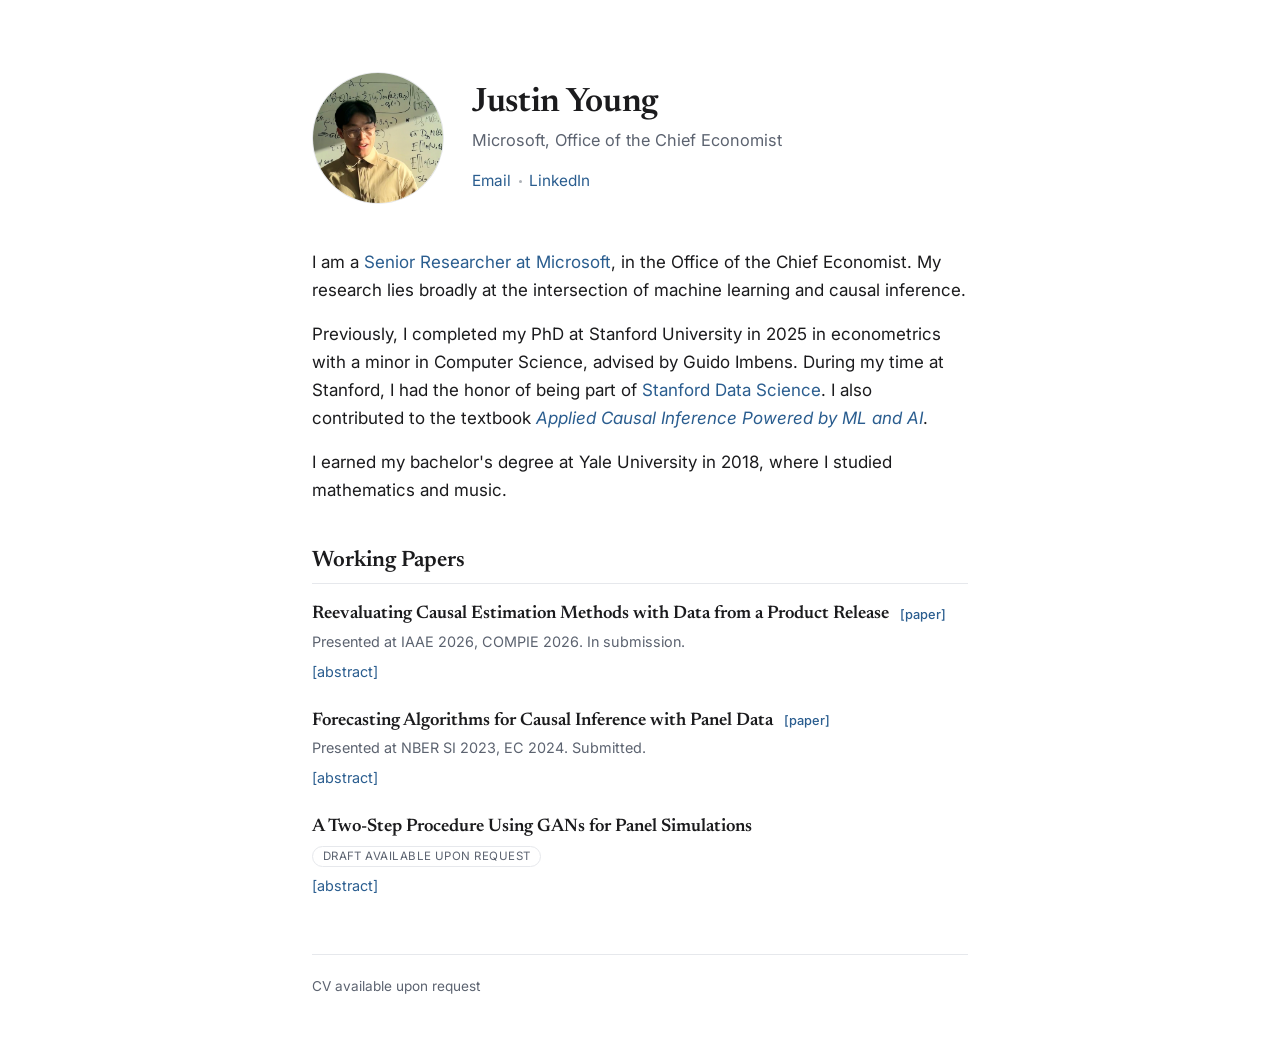
==== index.html @ 87dadb7c "Initial site: Justin Young personal page" ====
<!DOCTYPE html>
<html lang="en">
<head>
  <meta charset="utf-8" />
  <meta name="viewport" content="width=device-width, initial-scale=1" />
  <title>Justin Young</title>
  <meta name="description" content="Justin Young — Senior Researcher at Microsoft, Office of the Chief Economist, working at the intersection of machine learning and causal inference." />
  <meta name="author" content="Justin Young" />

  <!-- Open Graph / social preview -->
  <meta property="og:type" content="website" />
  <meta property="og:title" content="Justin Young" />
  <meta property="og:description" content="Senior Researcher at Microsoft, Office of the Chief Economist, working at the intersection of machine learning and causal inference." />
  <meta property="og:image" content="assets/profile.jpg" />
  <meta name="twitter:card" content="summary" />

  <link rel="icon" type="image/svg+xml" href="assets/favicon.svg" />

  <!-- Fonts -->
  <link rel="preconnect" href="https://fonts.googleapis.com" />
  <link rel="preconnect" href="https://fonts.gstatic.com" crossorigin />
  <link href="https://fonts.googleapis.com/css2?family=Inter:wght@400;500;600&family=Newsreader:ital,opsz,wght@0,6..72,400;0,6..72,500;0,6..72,600;1,6..72,400&display=swap" rel="stylesheet" />

  <link rel="stylesheet" href="css/style.css" />
</head>
<body>
  <main class="container">

    <header class="profile">
      <img class="avatar" src="assets/profile.jpg" alt="Portrait of Justin Young"
           onerror="this.onerror=null;this.src='assets/profile-placeholder.svg';" />
      <div class="profile-intro">
        <h1>Justin Young</h1>
        <p class="tagline">Microsoft, Office of the Chief Economist</p>
        <ul class="links">
          <li><a id="email-link" href="#" rel="nofollow">Email</a></li>
          <li><a href="https://www.linkedin.com/in/justin-young-a62532233/" target="_blank" rel="noopener">LinkedIn</a></li>
          <!-- To add more, copy a line above, e.g.:
          <li><a href="https://scholar.google.com/..." target="_blank" rel="noopener">Google Scholar</a></li>
          -->
        </ul>
      </div>
    </header>

    <section class="about" aria-label="About">
      <p>
        I am a <a href="https://www.microsoft.com/en-us/research/people/youngjustin/" target="_blank" rel="noopener">Senior Researcher at Microsoft</a>,
        in the Office of the Chief Economist. My research lies broadly at the intersection of
        machine learning and causal inference.
      </p>
      <p>
        Previously, I completed my PhD at Stanford University in 2025 in econometrics with a
        minor in Computer Science, advised by Guido Imbens. During my time at Stanford, I
        had the honor of being part of
        <a href="https://datascience.stanford.edu/people/justin-young" target="_blank" rel="noopener">Stanford Data Science</a>.
        I also contributed to the textbook
        <a href="https://causalml-book.org/" target="_blank" rel="noopener"><em>Applied Causal Inference Powered by ML and AI</em></a>.
      </p>
      <p>
        I earned my bachelor's degree at Yale University in 2018, where I studied
        mathematics and music.
      </p>
    </section>

    <section class="papers" aria-label="Working papers">
      <h2>Working Papers</h2>

      <article class="paper">
        <h3>
          <a href="https://arxiv.org/abs/2601.11845" target="_blank" rel="noopener">Reevaluating Causal Estimation Methods with Data from a Product Release</a>
          <a class="paper-link" href="https://arxiv.org/abs/2601.11845" target="_blank" rel="noopener">[paper]</a>
        </h3>
        <p class="paper-meta">
          <span class="venue">Presented at IAAE 2026, COMPIE 2026. In submission.</span>
        </p>
        <details class="abstract">
          <summary>[abstract]</summary>
          <p>
            Recent developments in causal machine learning methods have made it easier to
            estimate flexible relationships between confounders, treatments and outcomes,
            making unconfoundedness assumptions in causal analysis more palatable. How
            successful are these approaches in recovering ground truth baselines? In this
            paper we analyze a new data sample including an experimental rollout of a new
            feature at a large technology company and a simultaneous sample of users who
            endogenously opted into the feature. We find that recovering ground truth causal
            effects is feasible&nbsp;&mdash;&nbsp;but only with careful modeling choices. Our
            results build on the observational causal literature beginning with LaLonde
            (1986), offering best practices for more credible treatment effect estimation in
            modern, high-dimensional datasets.
          </p>
        </details>
      </article>

      <article class="paper">
        <h3>
          <a href="https://arxiv.org/abs/2208.03489" target="_blank" rel="noopener">Forecasting Algorithms for Causal Inference with Panel Data</a>
          <a class="paper-link" href="https://arxiv.org/abs/2208.03489" target="_blank" rel="noopener">[paper]</a>
        </h3>
        <p class="paper-meta">
          <span class="venue">Presented at NBER SI 2023, EC 2024. Submitted.</span>
        </p>
        <details class="abstract">
          <summary>[abstract]</summary>
          <p>
            Conducting causal inference with panel data is a core challenge in social science
            research. We adapt a deep neural architecture for time series forecasting (the
            N-BEATS algorithm) to more accurately impute the counterfactual evolution of a
            treated unit had treatment not occurred. Across a range of settings, the resulting
            estimator (&ldquo;SyNBEATS&rdquo;) significantly outperforms commonly employed
            methods (synthetic controls, two-way fixed effects), and attains comparable or
            more accurate performance compared to recently proposed methods (synthetic
            difference-in-differences, matrix completion). An implementation of this estimator
            is available for public use. Our results highlight how advances in the forecasting
            literature can be harnessed to improve causal inference in panel data settings.
          </p>
        </details>
      </article>

      <article class="paper">
        <h3>A Two-Step Procedure Using GANs for Panel Simulations</h3>
        <p class="paper-meta">
          <span class="tag">Draft available upon request</span>
        </p>
        <details class="abstract">
          <summary>[abstract]</summary>
          <p>
            This paper introduces a two-step Generative Adversarial Network (GAN) approach for
            creating realistic synthetic panel data to evaluate causal panel estimators,
            extending prior work by Athey et al. (2024). While Monte Carlo simulations are the
            standard tool for assessing estimator performance, traditional simulation designs
            often rely on overly simplistic data-generating processes that fail to capture the
            complex structure of real-world panel data. We develop a novel approach that
            combines Wasserstein GANs with Long Short-Term Memory networks to learn and
            reproduce both cross-sectional heterogeneity and temporal dependencies inherent in
            panel data. Our two-step approach first implicitly learns the distribution of unit
            fixed effects, then learns the distribution of the remaining residuals conditional
            on the draw of the distribution in the first step. We apply this method to three
            canonical applications in the synthetic control literature: West Germany's economic
            performance, California's Proposition 99, and Basque terrorism. Our synthetic panels
            successfully pass both visual and statistical validation checks, despite the small
            sample sizes typical in these applications. Benchmarking multiple causal estimators
            on these realistic synthetic panels reveals promising results, though with moderate
            variation across datasets and estimators. These findings demonstrate that GAN-based
            approaches can effectively learn panel data distributions even with limited
            observations, offering researchers a more empirically grounded framework for
            evaluating the finite-sample properties of causal estimators in panel settings.
          </p>
        </details>
      </article>
    </section>

    <footer>
      <span>CV available upon request</span>
    </footer>

  </main>

  <script src="js/main.js"></script>
</body>
</html>
---- css/style.css ----
:root {
  --maxw: 44rem;
  --bg: #ffffff;
  --surface: #f5f6f8;
  --text: #1b1b1d;
  --muted: #5c6370;
  --accent: #2a5d8f;
  --accent-hover: #1f4b73;
  --border: #e6e8ec;
  --radius: 12px;
}

@media (prefers-color-scheme: dark) {
  :root {
    --bg: #0f1115;
    --surface: #171a21;
    --text: #e9eaec;
    --muted: #9aa3b2;
    --accent: #6fb1e6;
    --accent-hover: #9ccbf0;
    --border: #262a33;
  }
}

*,
*::before,
*::after {
  box-sizing: border-box;
}

html {
  -webkit-text-size-adjust: 100%;
  scroll-behavior: smooth;
}

body {
  margin: 0;
  background: var(--bg);
  color: var(--text);
  font-family: Inter, -apple-system, BlinkMacSystemFont, "Segoe UI", Roboto, Helvetica, Arial, sans-serif;
  font-size: 17px;
  line-height: 1.65;
  -webkit-font-smoothing: antialiased;
  text-rendering: optimizeLegibility;
}

.container {
  max-width: var(--maxw);
  margin: 0 auto;
  padding: 4.5rem 1.5rem 3rem;
}

h1,
h2,
h3 {
  font-family: "Newsreader", Georgia, "Times New Roman", serif;
  font-weight: 600;
  line-height: 1.2;
}

a {
  color: var(--accent);
  text-decoration: none;
}

a:hover {
  color: var(--accent-hover);
  text-decoration: underline;
  text-underline-offset: 2px;
}

/* ---------- Profile header ---------- */
.profile {
  display: flex;
  gap: 1.75rem;
  align-items: center;
}

.avatar {
  width: 132px;
  height: 132px;
  flex: none;
  border-radius: 50%;
  object-fit: cover;
  background: var(--surface);
  border: 1px solid var(--border);
}

.profile-intro h1 {
  margin: 0 0 0.25rem;
  font-size: 2.1rem;
  letter-spacing: -0.01em;
}

.tagline {
  margin: 0 0 0.9rem;
  color: var(--muted);
  font-size: 1.02rem;
}

.links {
  list-style: none;
  display: flex;
  flex-wrap: wrap;
  gap: 0.4rem 1.1rem;
  margin: 0;
  padding: 0;
  font-size: 0.96rem;
}

.links li {
  position: relative;
}

.links li + li::before {
  content: "";
  position: absolute;
  left: -0.6rem;
  top: 50%;
  width: 3px;
  height: 3px;
  margin-top: -1px;
  border-radius: 50%;
  background: var(--muted);
  opacity: 0.5;
}

/* ---------- Sections ---------- */
section {
  margin-top: 2.75rem;
}

.about p {
  margin: 0 0 1rem;
}

h2 {
  font-size: 1.4rem;
  margin: 0 0 1.25rem;
  padding-bottom: 0.5rem;
  border-bottom: 1px solid var(--border);
}

/* ---------- Papers ---------- */
.paper {
  margin-bottom: 1.7rem;
}

.paper:last-child {
  margin-bottom: 0;
}

.paper h3 {
  font-size: 1.14rem;
  margin: 0 0 0.3rem;
  font-weight: 600;
}

.paper h3 a {
  color: var(--text);
}

.paper h3 a:hover {
  color: var(--accent);
}

.paper h3 .paper-link {
  font-family: Inter, -apple-system, BlinkMacSystemFont, "Segoe UI", Roboto, sans-serif;
  font-size: 0.8rem;
  font-weight: 500;
  color: var(--accent);
  margin-left: 0.45rem;
  white-space: nowrap;
  vertical-align: middle;
}

.paper h3 .paper-link:hover {
  color: var(--accent-hover);
}

.paper-meta {
  margin: 0 0 0.45rem;
  font-size: 0.9rem;
  color: var(--muted);
  line-height: 1.5;
}

.paper-meta .sep {
  margin: 0 0.35rem;
  opacity: 0.55;
}

.paper-meta a {
  white-space: nowrap;
}

.tag {
  display: inline-block;
  font-size: 0.72rem;
  letter-spacing: 0.04em;
  text-transform: uppercase;
  color: var(--muted);
  border: 1px solid var(--border);
  border-radius: 999px;
  padding: 0.08rem 0.6rem;
}

details summary {
  cursor: pointer;
  color: var(--accent);
  font-size: 0.9rem;
  list-style: none;
  width: max-content;
}

details summary::-webkit-details-marker {
  display: none;
}

details summary:hover {
  color: var(--accent-hover);
  text-decoration: underline;
  text-underline-offset: 2px;
}

details p {
  margin: 0.6rem 0 0;
  color: var(--muted);
  font-size: 0.95rem;
  line-height: 1.6;
}

/* ---------- Footer ---------- */
footer {
  margin-top: 3.5rem;
  padding-top: 1.25rem;
  border-top: 1px solid var(--border);
  color: var(--muted);
  font-size: 0.85rem;
  display: flex;
  flex-wrap: wrap;
  justify-content: space-between;
  gap: 0.5rem;
}

/* ---------- Responsive ---------- */
@media (max-width: 560px) {
  .container {
    padding-top: 3rem;
  }

  .profile {
    flex-direction: column;
    align-items: flex-start;
    gap: 1.1rem;
  }

  .profile-intro h1 {
    font-size: 1.8rem;
  }
}
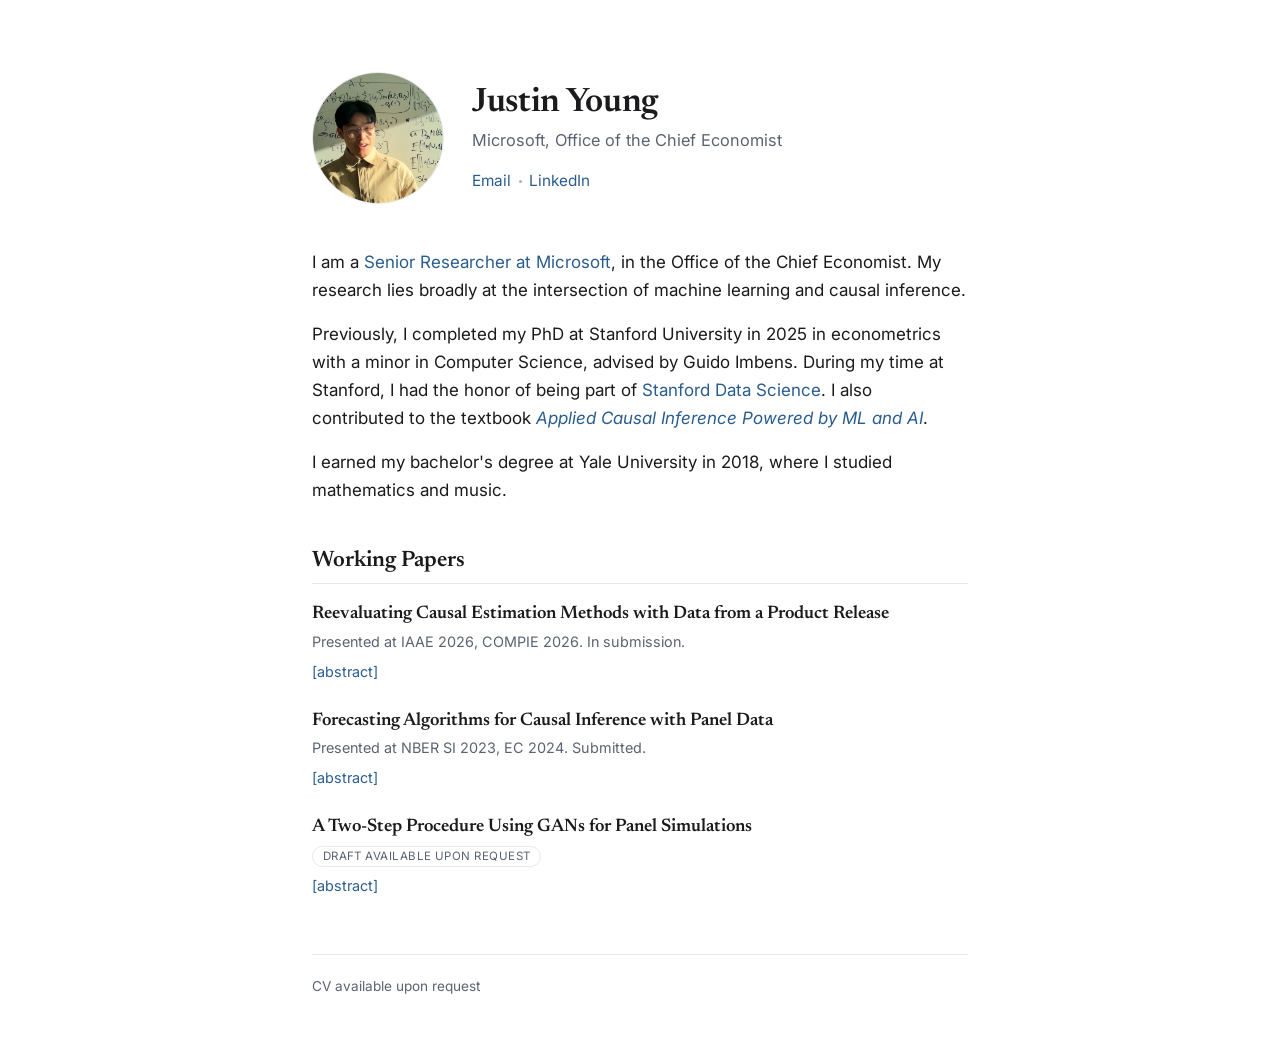
==== commit 52f1c69c: "Remove redundant [paper] links" ====
--- a/index.html
+++ b/index.html
@@ -68,7 +68,6 @@
       <article class="paper">
         <h3>
           <a href="https://arxiv.org/abs/2601.11845" target="_blank" rel="noopener">Reevaluating Causal Estimation Methods with Data from a Product Release</a>
-          <a class="paper-link" href="https://arxiv.org/abs/2601.11845" target="_blank" rel="noopener">[paper]</a>
         </h3>
         <p class="paper-meta">
           <span class="venue">Presented at IAAE 2026, COMPIE 2026. In submission.</span>
@@ -94,7 +93,6 @@
       <article class="paper">
         <h3>
           <a href="https://arxiv.org/abs/2208.03489" target="_blank" rel="noopener">Forecasting Algorithms for Causal Inference with Panel Data</a>
-          <a class="paper-link" href="https://arxiv.org/abs/2208.03489" target="_blank" rel="noopener">[paper]</a>
         </h3>
         <p class="paper-meta">
           <span class="venue">Presented at NBER SI 2023, EC 2024. Submitted.</span>
--- a/css/style.css
+++ b/css/style.css
@@ -164,20 +164,6 @@
   color: var(--accent);
 }
 
-.paper h3 .paper-link {
-  font-family: Inter, -apple-system, BlinkMacSystemFont, "Segoe UI", Roboto, sans-serif;
-  font-size: 0.8rem;
-  font-weight: 500;
-  color: var(--accent);
-  margin-left: 0.45rem;
-  white-space: nowrap;
-  vertical-align: middle;
-}
-
-.paper h3 .paper-link:hover {
-  color: var(--accent-hover);
-}
-
 .paper-meta {
   margin: 0 0 0.45rem;
   font-size: 0.9rem;
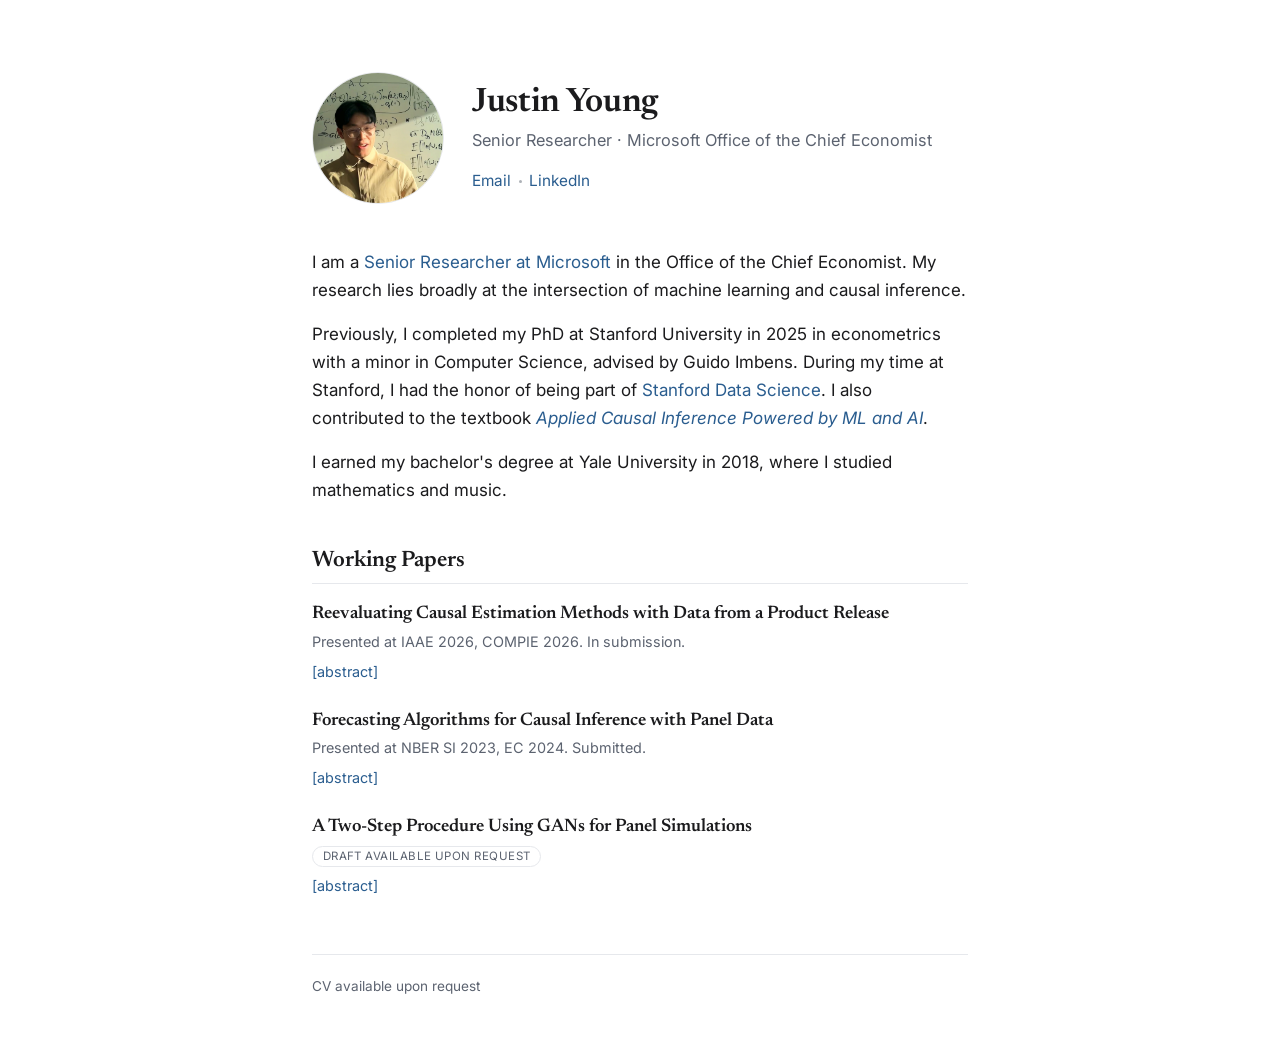
==== commit 95cac91c: "Refine header and bio title wording" ====
--- a/index.html
+++ b/index.html
@@ -31,7 +31,7 @@
            onerror="this.onerror=null;this.src='assets/profile-placeholder.svg';" />
       <div class="profile-intro">
         <h1>Justin Young</h1>
-        <p class="tagline">Microsoft, Office of the Chief Economist</p>
+        <p class="tagline">Senior Researcher &middot; Microsoft Office of the Chief Economist</p>
         <ul class="links">
           <li><a id="email-link" href="#" rel="nofollow">Email</a></li>
           <li><a href="https://www.linkedin.com/in/justin-young-a62532233/" target="_blank" rel="noopener">LinkedIn</a></li>
@@ -44,7 +44,7 @@
 
     <section class="about" aria-label="About">
       <p>
-        I am a <a href="https://www.microsoft.com/en-us/research/people/youngjustin/" target="_blank" rel="noopener">Senior Researcher at Microsoft</a>,
+        I am a <a href="https://www.microsoft.com/en-us/research/people/youngjustin/" target="_blank" rel="noopener">Senior Researcher at Microsoft</a>
         in the Office of the Chief Economist. My research lies broadly at the intersection of
         machine learning and causal inference.
       </p>
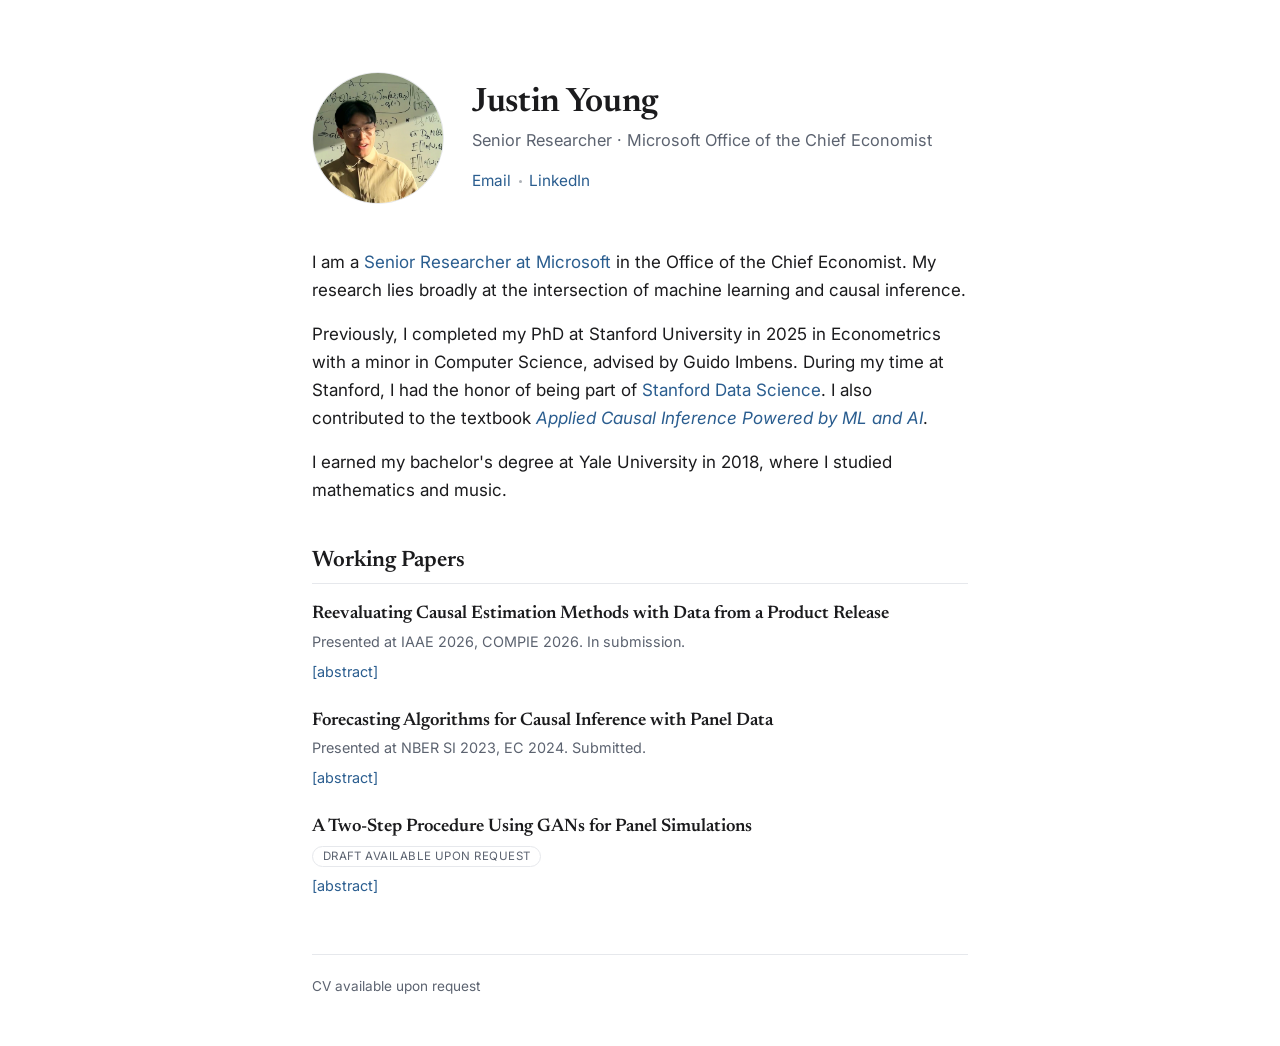
==== commit 0c3d868a: "Capitalize Econometrics" ====
--- a/index.html
+++ b/index.html
@@ -6,12 +6,19 @@
   <title>Justin Young</title>
   <meta name="description" content="Justin Young — Senior Researcher at Microsoft, Office of the Chief Economist, working at the intersection of machine learning and causal inference." />
   <meta name="author" content="Justin Young" />
+  <meta name="robots" content="index, follow" />
+  <link rel="canonical" href="https://jyoung1996.github.io/" />
+
+  <!-- Google Search Console: HTML-file method is already active (google1b165ba2c6da03f4.html).
+       To ALSO use the meta-tag method, paste the full tag Google gives you on the next line:
+       <meta name="google-site-verification" content="PASTE_TOKEN_HERE" /> -->
 
   <!-- Open Graph / social preview -->
   <meta property="og:type" content="website" />
   <meta property="og:title" content="Justin Young" />
   <meta property="og:description" content="Senior Researcher at Microsoft, Office of the Chief Economist, working at the intersection of machine learning and causal inference." />
-  <meta property="og:image" content="assets/profile.jpg" />
+  <meta property="og:url" content="https://jyoung1996.github.io/" />
+  <meta property="og:image" content="https://jyoung1996.github.io/assets/profile.jpg" />
   <meta name="twitter:card" content="summary" />
 
   <link rel="icon" type="image/svg+xml" href="assets/favicon.svg" />
@@ -49,7 +56,7 @@
         machine learning and causal inference.
       </p>
       <p>
-        Previously, I completed my PhD at Stanford University in 2025 in econometrics with a
+        Previously, I completed my PhD at Stanford University in 2025 in Econometrics with a
         minor in Computer Science, advised by Guido Imbens. During my time at Stanford, I
         had the honor of being part of
         <a href="https://datascience.stanford.edu/people/justin-young" target="_blank" rel="noopener">Stanford Data Science</a>.
